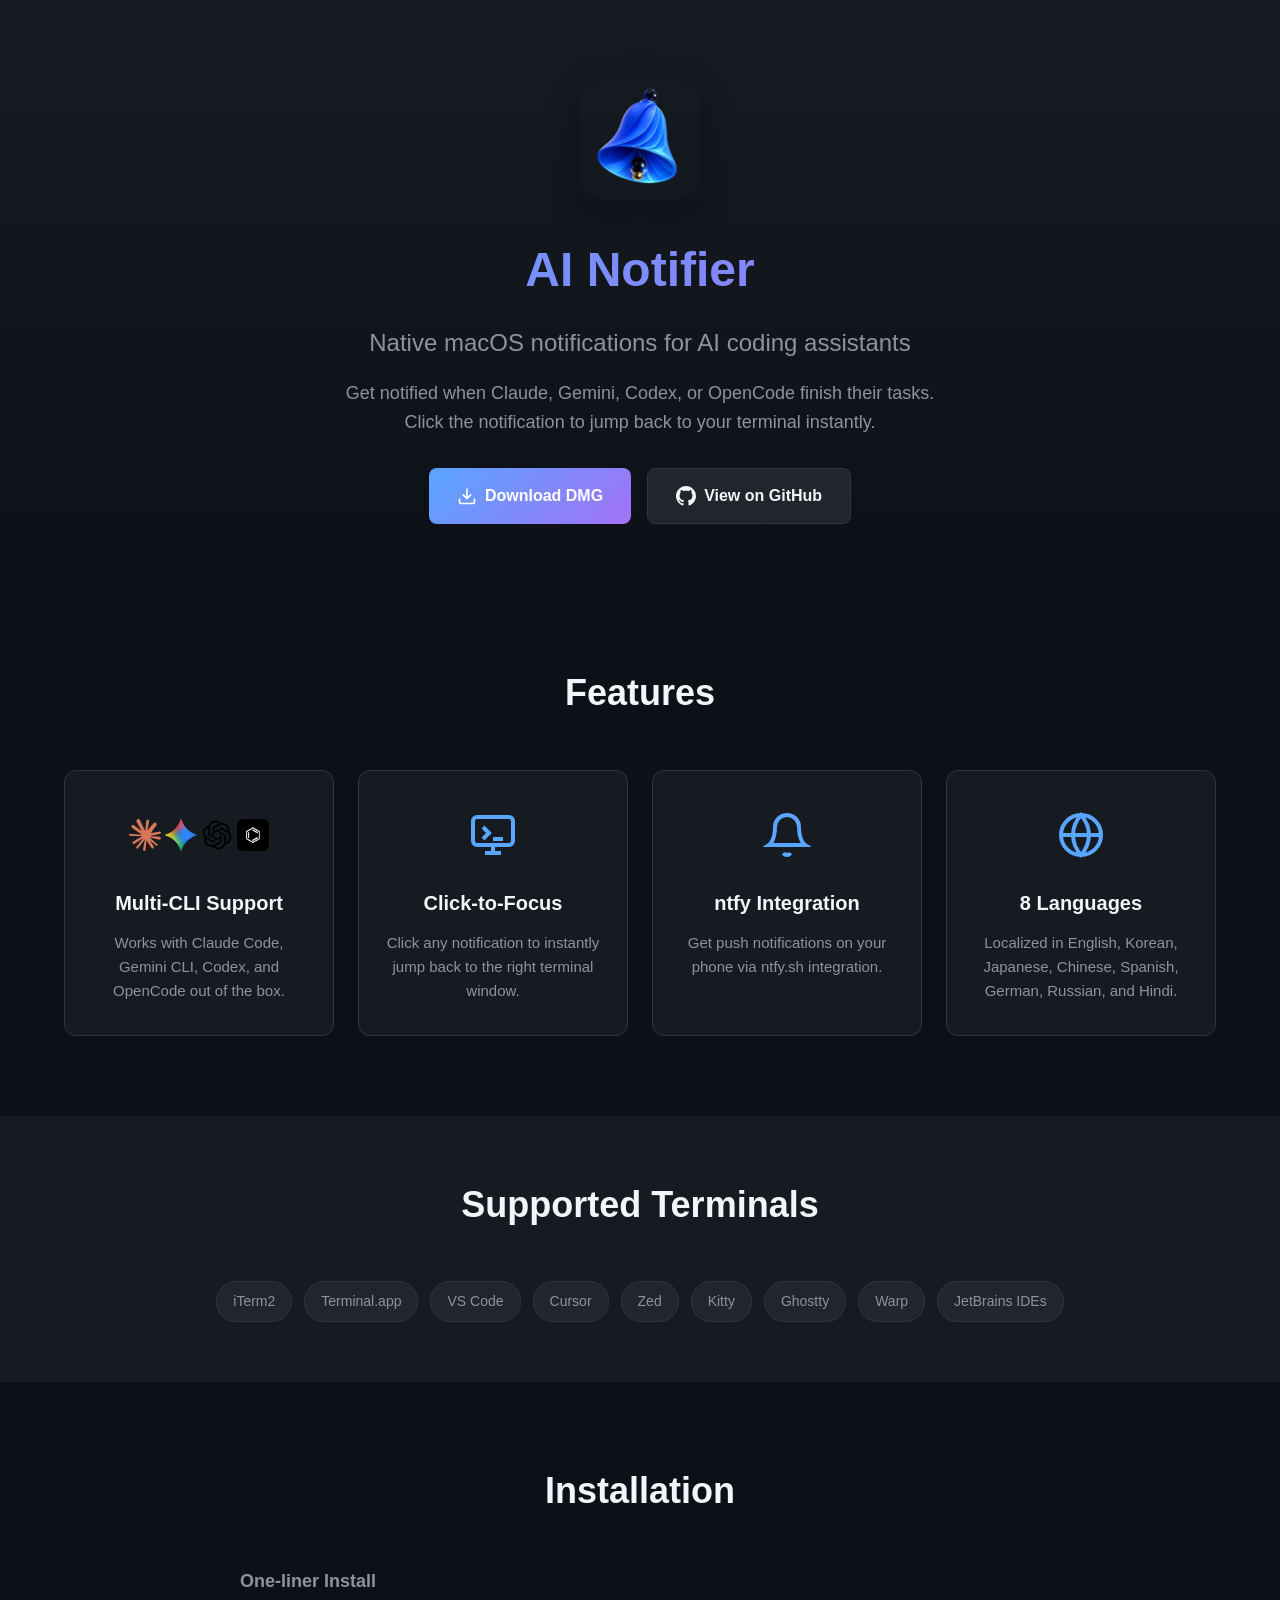
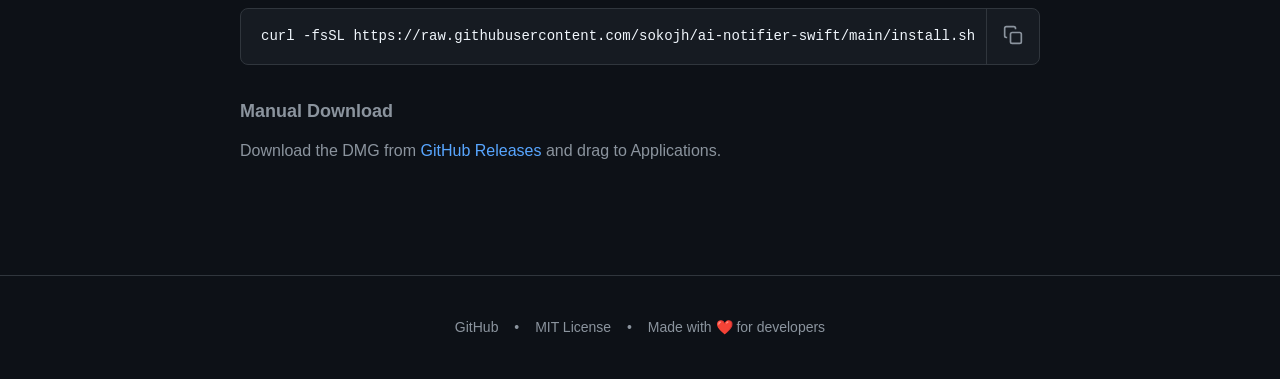
==== docs/index.html @ 98879818 "feat: add GitHub Pages landing page and DMG releases - Add docs/ folder for GitHub Pages hosting   -" ====
<!DOCTYPE html>
<html lang="en">
<head>
    <meta charset="UTF-8">
    <meta name="viewport" content="width=device-width, initial-scale=1.0">
    <title>AI Notifier - Native macOS notifications for AI coding assistants</title>
    <meta name="description" content="Get native macOS notifications when Claude, Gemini, Codex, or OpenCode finish their tasks. Click to jump back to your terminal instantly.">
    <link rel="stylesheet" href="css/style.css">
    <link rel="icon" type="image/png" href="images/logo.png">
</head>
<body>
    <!-- Hero Section -->
    <section class="hero">
        <div class="container">
            <img src="images/logo.png" alt="AI Notifier Logo" class="logo">
            <h1>AI Notifier</h1>
            <p class="tagline">Native macOS notifications for AI coding assistants</p>
            <p class="description">
                Get notified when Claude, Gemini, Codex, or OpenCode finish their tasks.
                Click the notification to jump back to your terminal instantly.
            </p>
            <div class="cta-buttons">
                <a href="https://github.com/sokojh/ai-notifier-swift/releases/latest/download/AI-Notifier.dmg" class="btn btn-primary">
                    <svg class="icon" viewBox="0 0 24 24" fill="none" stroke="currentColor" stroke-width="2">
                        <path d="M21 15v4a2 2 0 0 1-2 2H5a2 2 0 0 1-2-2v-4"></path>
                        <polyline points="7 10 12 15 17 10"></polyline>
                        <line x1="12" y1="15" x2="12" y2="3"></line>
                    </svg>
                    Download DMG
                </a>
                <a href="https://github.com/sokojh/ai-notifier-swift" class="btn btn-secondary">
                    <svg class="icon" viewBox="0 0 24 24" fill="currentColor">
                        <path d="M12 0c-6.626 0-12 5.373-12 12 0 5.302 3.438 9.8 8.207 11.387.599.111.793-.261.793-.577v-2.234c-3.338.726-4.033-1.416-4.033-1.416-.546-1.387-1.333-1.756-1.333-1.756-1.089-.745.083-.729.083-.729 1.205.084 1.839 1.237 1.839 1.237 1.07 1.834 2.807 1.304 3.492.997.107-.775.418-1.305.762-1.604-2.665-.305-5.467-1.334-5.467-5.931 0-1.311.469-2.381 1.236-3.221-.124-.303-.535-1.524.117-3.176 0 0 1.008-.322 3.301 1.23.957-.266 1.983-.399 3.003-.404 1.02.005 2.047.138 3.006.404 2.291-1.552 3.297-1.23 3.297-1.23.653 1.653.242 2.874.118 3.176.77.84 1.235 1.911 1.235 3.221 0 4.609-2.807 5.624-5.479 5.921.43.372.823 1.102.823 2.222v3.293c0 .319.192.694.801.576 4.765-1.589 8.199-6.086 8.199-11.386 0-6.627-5.373-12-12-12z"/>
                    </svg>
                    View on GitHub
                </a>
            </div>
        </div>
    </section>

    <!-- Features Section -->
    <section class="features">
        <div class="container">
            <h2>Features</h2>
            <div class="feature-grid">
                <div class="feature-card">
                    <div class="feature-icon">
                        <div class="cli-icons">
                            <img src="images/claude-logo.png" alt="Claude" title="Claude">
                            <img src="images/gemini-logo.png" alt="Gemini" title="Gemini">
                            <img src="images/codex-logo.png" alt="Codex" title="Codex">
                            <img src="images/opencode-logo.png" alt="OpenCode" title="OpenCode">
                        </div>
                    </div>
                    <h3>Multi-CLI Support</h3>
                    <p>Works with Claude Code, Gemini CLI, Codex, and OpenCode out of the box.</p>
                </div>
                <div class="feature-card">
                    <div class="feature-icon">
                        <svg viewBox="0 0 24 24" fill="none" stroke="currentColor" stroke-width="2">
                            <rect x="2" y="3" width="20" height="14" rx="2" ry="2"></rect>
                            <line x1="8" y1="21" x2="16" y2="21"></line>
                            <line x1="12" y1="17" x2="12" y2="21"></line>
                            <path d="M7 8l3 3-3 3"></path>
                            <line x1="12" y1="14" x2="17" y2="14"></line>
                        </svg>
                    </div>
                    <h3>Click-to-Focus</h3>
                    <p>Click any notification to instantly jump back to the right terminal window.</p>
                </div>
                <div class="feature-card">
                    <div class="feature-icon">
                        <svg viewBox="0 0 24 24" fill="none" stroke="currentColor" stroke-width="2">
                            <path d="M18 8A6 6 0 0 0 6 8c0 7-3 9-3 9h18s-3-2-3-9"></path>
                            <path d="M13.73 21a2 2 0 0 1-3.46 0"></path>
                            <path d="M12 2v1"></path>
                        </svg>
                    </div>
                    <h3>ntfy Integration</h3>
                    <p>Get push notifications on your phone via ntfy.sh integration.</p>
                </div>
                <div class="feature-card">
                    <div class="feature-icon">
                        <svg viewBox="0 0 24 24" fill="none" stroke="currentColor" stroke-width="2">
                            <circle cx="12" cy="12" r="10"></circle>
                            <line x1="2" y1="12" x2="22" y2="12"></line>
                            <path d="M12 2a15.3 15.3 0 0 1 4 10 15.3 15.3 0 0 1-4 10 15.3 15.3 0 0 1-4-10 15.3 15.3 0 0 1 4-10z"></path>
                        </svg>
                    </div>
                    <h3>8 Languages</h3>
                    <p>Localized in English, Korean, Japanese, Chinese, Spanish, German, Russian, and Hindi.</p>
                </div>
            </div>
        </div>
    </section>

    <!-- Terminal Support Section -->
    <section class="terminals">
        <div class="container">
            <h2>Supported Terminals</h2>
            <div class="terminal-list">
                <span class="terminal-badge">iTerm2</span>
                <span class="terminal-badge">Terminal.app</span>
                <span class="terminal-badge">VS Code</span>
                <span class="terminal-badge">Cursor</span>
                <span class="terminal-badge">Zed</span>
                <span class="terminal-badge">Kitty</span>
                <span class="terminal-badge">Ghostty</span>
                <span class="terminal-badge">Warp</span>
                <span class="terminal-badge">JetBrains IDEs</span>
            </div>
        </div>
    </section>

    <!-- Installation Section -->
    <section class="installation">
        <div class="container">
            <h2>Installation</h2>
            <div class="install-options">
                <div class="install-option">
                    <h3>One-liner Install</h3>
                    <div class="code-block">
                        <code>curl -fsSL https://raw.githubusercontent.com/sokojh/ai-notifier-swift/main/install.sh | bash</code>
                        <button class="copy-btn" onclick="copyCode(this)" title="Copy to clipboard">
                            <svg viewBox="0 0 24 24" fill="none" stroke="currentColor" stroke-width="2">
                                <rect x="9" y="9" width="13" height="13" rx="2" ry="2"></rect>
                                <path d="M5 15H4a2 2 0 0 1-2-2V4a2 2 0 0 1 2-2h9a2 2 0 0 1 2 2v1"></path>
                            </svg>
                        </button>
                    </div>
                </div>
                <div class="install-option">
                    <h3>Manual Download</h3>
                    <p>Download the DMG from <a href="https://github.com/sokojh/ai-notifier-swift/releases/latest">GitHub Releases</a> and drag to Applications.</p>
                </div>
            </div>
        </div>
    </section>

    <!-- Footer -->
    <footer>
        <div class="container">
            <p>
                <a href="https://github.com/sokojh/ai-notifier-swift">GitHub</a>
                <span class="separator">•</span>
                <a href="https://github.com/sokojh/ai-notifier-swift/blob/main/LICENSE">MIT License</a>
                <span class="separator">•</span>
                Made with ❤️ for developers
            </p>
        </div>
    </footer>

    <script>
        function copyCode(button) {
            const code = button.previousElementSibling.textContent;
            navigator.clipboard.writeText(code).then(() => {
                button.classList.add('copied');
                setTimeout(() => button.classList.remove('copied'), 2000);
            });
        }
    </script>
</body>
</html>
---- docs/css/style.css ----
/* AI Notifier Landing Page Styles */

:root {
    --bg-primary: #0d1117;
    --bg-secondary: #161b22;
    --bg-tertiary: #21262d;
    --text-primary: #f0f6fc;
    --text-secondary: #8b949e;
    --accent-primary: #58a6ff;
    --accent-secondary: #238636;
    --border-color: #30363d;
    --gradient-start: #58a6ff;
    --gradient-end: #a371f7;
}

* {
    margin: 0;
    padding: 0;
    box-sizing: border-box;
}

body {
    font-family: -apple-system, BlinkMacSystemFont, 'Segoe UI', 'Noto Sans', Helvetica, Arial, sans-serif;
    background-color: var(--bg-primary);
    color: var(--text-primary);
    line-height: 1.6;
}

.container {
    max-width: 1200px;
    margin: 0 auto;
    padding: 0 24px;
}

/* Hero Section */
.hero {
    text-align: center;
    padding: 80px 0 60px;
    background: linear-gradient(180deg, var(--bg-secondary) 0%, var(--bg-primary) 100%);
}

.logo {
    width: 120px;
    height: 120px;
    margin-bottom: 24px;
    border-radius: 24px;
    box-shadow: 0 8px 32px rgba(0, 0, 0, 0.3);
}

.hero h1 {
    font-size: 48px;
    font-weight: 700;
    margin-bottom: 16px;
    background: linear-gradient(135deg, var(--gradient-start), var(--gradient-end));
    -webkit-background-clip: text;
    -webkit-text-fill-color: transparent;
    background-clip: text;
}

.tagline {
    font-size: 24px;
    color: var(--text-secondary);
    margin-bottom: 16px;
}

.description {
    font-size: 18px;
    color: var(--text-secondary);
    max-width: 600px;
    margin: 0 auto 32px;
}

.cta-buttons {
    display: flex;
    gap: 16px;
    justify-content: center;
    flex-wrap: wrap;
}

.btn {
    display: inline-flex;
    align-items: center;
    gap: 8px;
    padding: 14px 28px;
    border-radius: 8px;
    font-size: 16px;
    font-weight: 600;
    text-decoration: none;
    transition: all 0.2s ease;
}

.btn .icon {
    width: 20px;
    height: 20px;
}

.btn-primary {
    background: linear-gradient(135deg, var(--gradient-start), var(--gradient-end));
    color: white;
}

.btn-primary:hover {
    transform: translateY(-2px);
    box-shadow: 0 8px 24px rgba(88, 166, 255, 0.3);
}

.btn-secondary {
    background: var(--bg-tertiary);
    color: var(--text-primary);
    border: 1px solid var(--border-color);
}

.btn-secondary:hover {
    background: var(--border-color);
}

/* Features Section */
.features {
    padding: 80px 0;
}

.features h2,
.terminals h2,
.installation h2 {
    text-align: center;
    font-size: 36px;
    margin-bottom: 48px;
}

.feature-grid {
    display: grid;
    grid-template-columns: repeat(auto-fit, minmax(260px, 1fr));
    gap: 24px;
}

.feature-card {
    background: var(--bg-secondary);
    border: 1px solid var(--border-color);
    border-radius: 12px;
    padding: 32px 24px;
    text-align: center;
    transition: all 0.2s ease;
}

.feature-card:hover {
    border-color: var(--accent-primary);
    transform: translateY(-4px);
}

.feature-icon {
    width: 64px;
    height: 64px;
    margin: 0 auto 20px;
    display: flex;
    align-items: center;
    justify-content: center;
}

.feature-icon svg {
    width: 48px;
    height: 48px;
    stroke: var(--accent-primary);
}

.cli-icons {
    display: flex;
    gap: 4px;
    justify-content: center;
}

.cli-icons img {
    width: 32px;
    height: 32px;
    border-radius: 6px;
}

.feature-card h3 {
    font-size: 20px;
    margin-bottom: 12px;
}

.feature-card p {
    color: var(--text-secondary);
    font-size: 15px;
}

/* Terminal Support Section */
.terminals {
    padding: 60px 0;
    background: var(--bg-secondary);
}

.terminal-list {
    display: flex;
    flex-wrap: wrap;
    justify-content: center;
    gap: 12px;
}

.terminal-badge {
    background: var(--bg-tertiary);
    border: 1px solid var(--border-color);
    padding: 8px 16px;
    border-radius: 20px;
    font-size: 14px;
    color: var(--text-secondary);
}

/* Installation Section */
.installation {
    padding: 80px 0;
}

.install-options {
    max-width: 800px;
    margin: 0 auto;
}

.install-option {
    margin-bottom: 32px;
}

.install-option h3 {
    font-size: 18px;
    margin-bottom: 12px;
    color: var(--text-secondary);
}

.install-option p {
    color: var(--text-secondary);
}

.install-option a {
    color: var(--accent-primary);
    text-decoration: none;
}

.install-option a:hover {
    text-decoration: underline;
}

.code-block {
    display: flex;
    align-items: center;
    background: var(--bg-secondary);
    border: 1px solid var(--border-color);
    border-radius: 8px;
    overflow: hidden;
}

.code-block code {
    flex: 1;
    padding: 16px 20px;
    font-family: 'SF Mono', Monaco, 'Andale Mono', monospace;
    font-size: 14px;
    color: var(--text-primary);
    white-space: nowrap;
    overflow-x: auto;
}

.copy-btn {
    background: transparent;
    border: none;
    padding: 16px;
    cursor: pointer;
    color: var(--text-secondary);
    transition: color 0.2s ease;
    border-left: 1px solid var(--border-color);
}

.copy-btn:hover {
    color: var(--text-primary);
}

.copy-btn svg {
    width: 20px;
    height: 20px;
}

.copy-btn.copied {
    color: var(--accent-secondary);
}

/* Footer */
footer {
    padding: 40px 0;
    text-align: center;
    border-top: 1px solid var(--border-color);
}

footer p {
    color: var(--text-secondary);
    font-size: 14px;
}

footer a {
    color: var(--text-secondary);
    text-decoration: none;
}

footer a:hover {
    color: var(--text-primary);
}

.separator {
    margin: 0 12px;
}

/* Responsive */
@media (max-width: 768px) {
    .hero {
        padding: 60px 0 40px;
    }

    .logo {
        width: 80px;
        height: 80px;
    }

    .hero h1 {
        font-size: 32px;
    }

    .tagline {
        font-size: 18px;
    }

    .description {
        font-size: 16px;
    }

    .cta-buttons {
        flex-direction: column;
        align-items: center;
    }

    .btn {
        width: 100%;
        max-width: 280px;
        justify-content: center;
    }

    .features h2,
    .terminals h2,
    .installation h2 {
        font-size: 28px;
    }

    .feature-grid {
        grid-template-columns: 1fr;
    }

    .code-block {
        flex-direction: column;
    }

    .code-block code {
        width: 100%;
        text-align: center;
    }

    .copy-btn {
        width: 100%;
        border-left: none;
        border-top: 1px solid var(--border-color);
    }
}
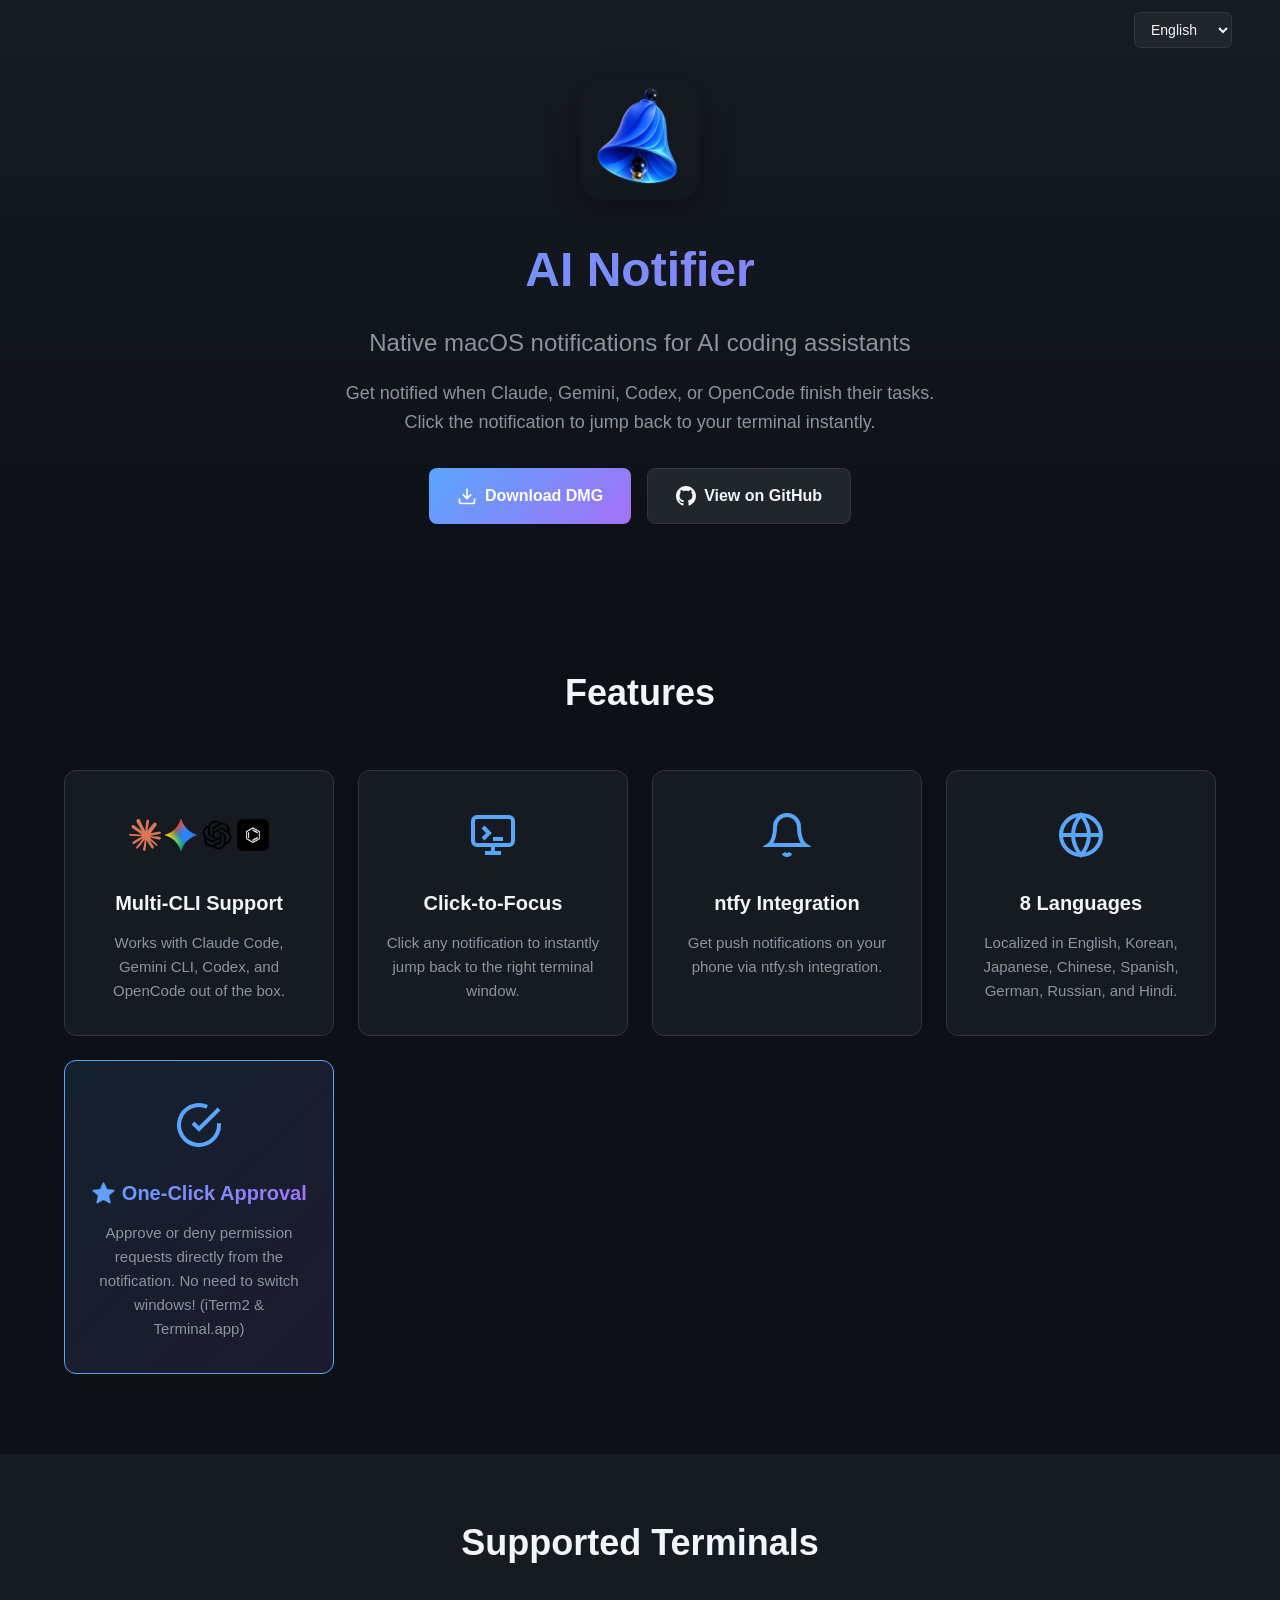
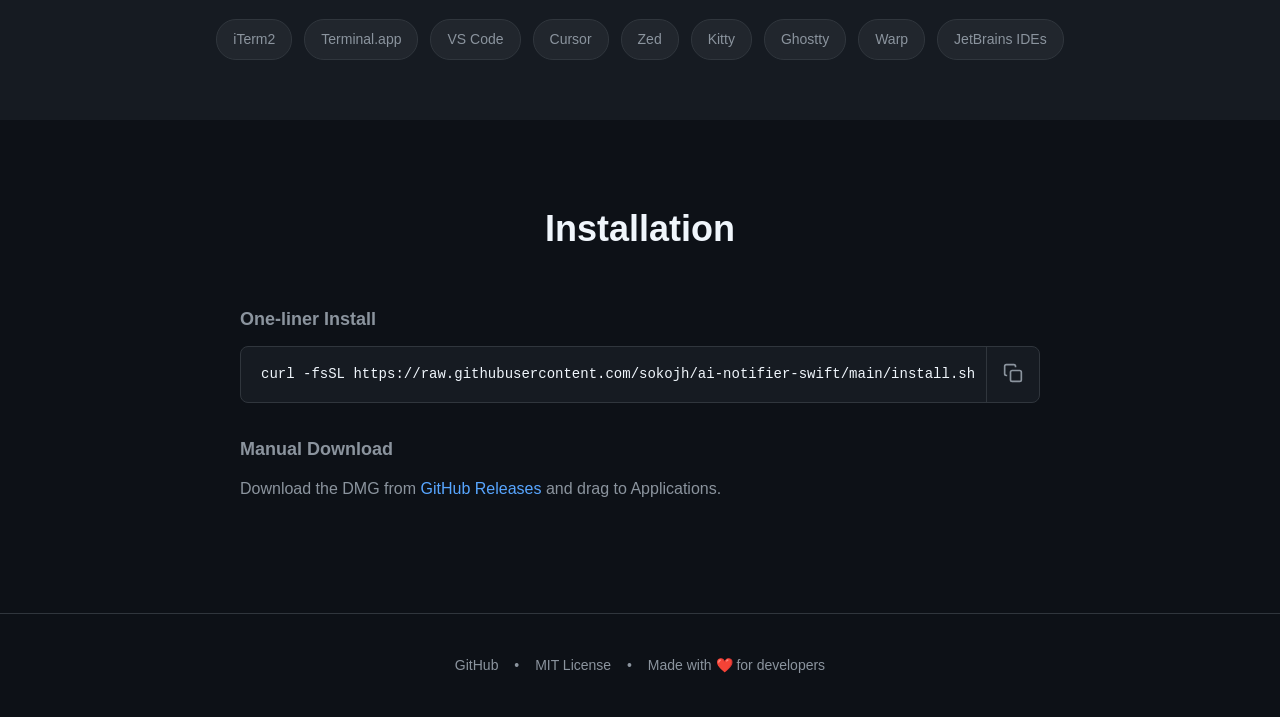
==== commit fdc00cfc: "docs: add one-click approval feature to GitHub Pages 모든 언어 페이지에 권한 승인/거부 기능 홍보 카드 추가. - 8개 언어 각각 로컬라" ====
--- a/docs/index.html
+++ b/docs/index.html
@@ -7,8 +7,45 @@
     <meta name="description" content="Get native macOS notifications when Claude, Gemini, Codex, or OpenCode finish their tasks. Click to jump back to your terminal instantly.">
     <link rel="stylesheet" href="css/style.css">
     <link rel="icon" type="image/png" href="images/logo.png">
+    <script>
+        // Auto-detect language and redirect (only on first visit)
+        (function() {
+            if (sessionStorage.getItem('lang-selected')) return;
+            const lang = navigator.language || navigator.userLanguage;
+            const langMap = {
+                'ko': 'ko.html', 'ko-KR': 'ko.html',
+                'ja': 'ja.html', 'ja-JP': 'ja.html',
+                'zh': 'zh.html', 'zh-CN': 'zh.html', 'zh-Hans': 'zh.html', 'zh-TW': 'zh.html',
+                'es': 'es.html', 'es-ES': 'es.html', 'es-MX': 'es.html',
+                'de': 'de.html', 'de-DE': 'de.html',
+                'ru': 'ru.html', 'ru-RU': 'ru.html',
+                'hi': 'hi.html', 'hi-IN': 'hi.html'
+            };
+            const target = langMap[lang] || langMap[lang.split('-')[0]];
+            if (target) {
+                sessionStorage.setItem('lang-selected', 'true');
+                window.location.replace(target);
+            }
+        })();
+    </script>
 </head>
 <body>
+    <!-- Language Switcher -->
+    <nav class="lang-nav">
+        <div class="container">
+            <select class="lang-select" onchange="switchLang(this.value)">
+                <option value="index.html" selected>English</option>
+                <option value="ko.html">한국어</option>
+                <option value="ja.html">日本語</option>
+                <option value="zh.html">中文</option>
+                <option value="es.html">Español</option>
+                <option value="de.html">Deutsch</option>
+                <option value="ru.html">Русский</option>
+                <option value="hi.html">हिन्दी</option>
+            </select>
+        </div>
+    </nav>
+
     <!-- Hero Section -->
     <section class="hero">
         <div class="container">
@@ -90,6 +127,16 @@
                     <h3>8 Languages</h3>
                     <p>Localized in English, Korean, Japanese, Chinese, Spanish, German, Russian, and Hindi.</p>
                 </div>
+                <div class="feature-card highlight">
+                    <div class="feature-icon">
+                        <svg viewBox="0 0 24 24" fill="none" stroke="currentColor" stroke-width="2">
+                            <path d="M22 11.08V12a10 10 0 1 1-5.93-9.14"></path>
+                            <polyline points="22 4 12 14.01 9 11.01"></polyline>
+                        </svg>
+                    </div>
+                    <h3>⭐ One-Click Approval</h3>
+                    <p>Approve or deny permission requests directly from the notification. No need to switch windows! (iTerm2 & Terminal.app)</p>
+                </div>
             </div>
         </div>
     </section>
@@ -158,6 +205,10 @@
                 setTimeout(() => button.classList.remove('copied'), 2000);
             });
         }
+        function switchLang(url) {
+            sessionStorage.setItem('lang-selected', 'true');
+            window.location.href = url;
+        }
     </script>
 </body>
 </html>
--- a/docs/css/style.css
+++ b/docs/css/style.css
@@ -1,4 +1,33 @@
 /* AI Notifier Landing Page Styles */
+
+/* Language Switcher */
+.lang-nav {
+    position: fixed;
+    top: 0;
+    right: 0;
+    padding: 12px 24px;
+    z-index: 1000;
+}
+
+.lang-select {
+    background: var(--bg-tertiary);
+    color: var(--text-primary);
+    border: 1px solid var(--border-color);
+    padding: 8px 12px;
+    border-radius: 6px;
+    font-size: 14px;
+    cursor: pointer;
+    outline: none;
+}
+
+.lang-select:hover {
+    border-color: var(--accent-primary);
+}
+
+.lang-select option {
+    background: var(--bg-secondary);
+    color: var(--text-primary);
+}
 
 :root {
     --bg-primary: #0d1117;
@@ -147,6 +176,18 @@
     transform: translateY(-4px);
 }
 
+.feature-card.highlight {
+    background: linear-gradient(135deg, rgba(88, 166, 255, 0.1), rgba(163, 113, 247, 0.1));
+    border-color: var(--accent-primary);
+}
+
+.feature-card.highlight h3 {
+    background: linear-gradient(135deg, var(--gradient-start), var(--gradient-end));
+    -webkit-background-clip: text;
+    -webkit-text-fill-color: transparent;
+    background-clip: text;
+}
+
 .feature-icon {
     width: 64px;
     height: 64px;
